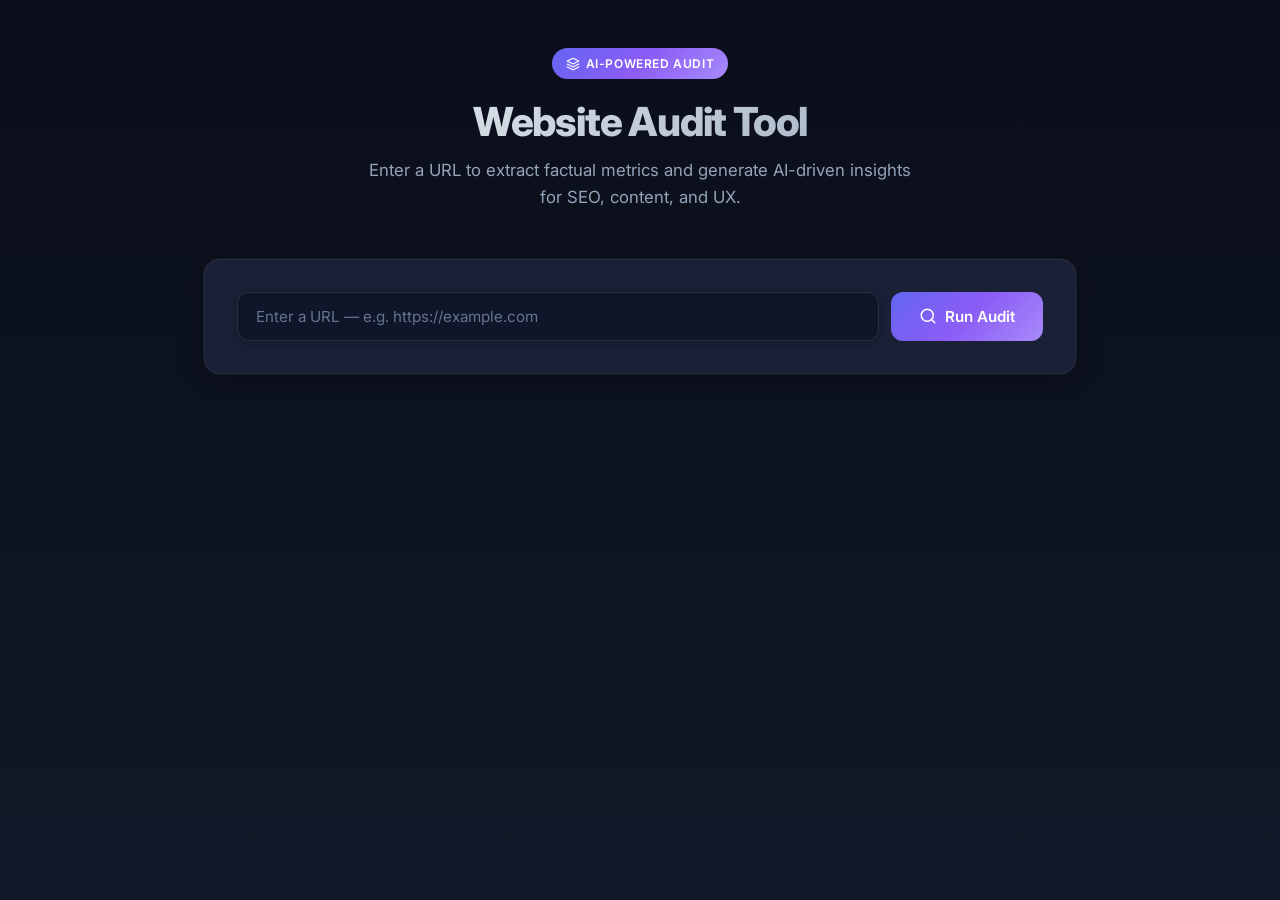
==== templates/index.html @ 26e2449a "feat: add single-page frontend with dark-mode UI and loading states #4" ====
<!DOCTYPE html>
<html lang="en">
<head>
    <meta charset="UTF-8">
    <meta name="viewport" content="width=device-width, initial-scale=1.0">
    <meta name="description" content="AI-Powered Website Audit Tool — Analyze any webpage for SEO, content quality, and UX insights using Gemini AI.">
    <title>Website Audit Tool — AI-Powered Analysis</title>
    <link rel="stylesheet" href="/static/style.css">
</head>
<body>
    <div class="container">

        <!-- ===== Header ===== -->
        <header class="header">
            <div class="header__badge">
                <svg xmlns="http://www.w3.org/2000/svg" viewBox="0 0 24 24" fill="none" stroke="currentColor" stroke-width="2" stroke-linecap="round" stroke-linejoin="round">
                    <path d="M12 2L2 7l10 5 10-5-10-5z"/><path d="M2 17l10 5 10-5"/><path d="M2 12l10 5 10-5"/>
                </svg>
                AI-Powered Audit
            </div>
            <h1 class="header__title">Website Audit Tool</h1>
            <p class="header__subtitle">Enter a URL to extract factual metrics and generate AI-driven insights for SEO, content, and UX.</p>
        </header>

        <!-- ===== Input Section ===== -->
        <section class="input-section" id="input-section">
            <form class="input-group" id="audit-form">
                <input
                    type="text"
                    class="input-group__field"
                    id="url-input"
                    placeholder="Enter a URL — e.g. https://example.com"
                    autocomplete="url"
                    required
                >
                <button type="submit" class="btn-primary" id="audit-btn">
                    <svg xmlns="http://www.w3.org/2000/svg" viewBox="0 0 24 24" fill="none" stroke="currentColor" stroke-width="2" stroke-linecap="round" stroke-linejoin="round">
                        <circle cx="11" cy="11" r="8"/><path d="m21 21-4.3-4.3"/>
                    </svg>
                    Run Audit
                </button>
            </form>
        </section>

        <!-- ===== Error Message ===== -->
        <div class="error-message" id="error-message"></div>

        <!-- ===== Loading State ===== -->
        <div class="loading" id="loading">
            <div class="loading__spinner"></div>
            <p class="loading__text" id="loading-text">Scraping page...</p>
        </div>

        <!-- ===== Results ===== -->
        <div class="results" id="results">

            <!-- Section 1: Factual Metrics -->
            <section class="metrics-section" id="metrics-section">
                <div class="section-header">
                    <div class="section-header__icon">
                        <svg xmlns="http://www.w3.org/2000/svg" viewBox="0 0 24 24" fill="none" stroke="currentColor" stroke-width="2" stroke-linecap="round" stroke-linejoin="round">
                            <path d="M3 3v18h18"/><path d="m18 9-5 5-4-4-6 6"/>
                        </svg>
                    </div>
                    <div>
                        <p class="section-header__label">Scraped Data</p>
                        <h2 class="section-header__title">Factual Metrics</h2>
                    </div>
                </div>
                <div class="metrics-grid" id="metrics-grid">
                    <!-- Populated by JavaScript -->
                </div>
            </section>

            <!-- Section 2: AI Insights -->
            <section class="insights-section" id="insights-section">
                <div class="section-header">
                    <div class="section-header__icon">
                        <svg xmlns="http://www.w3.org/2000/svg" viewBox="0 0 24 24" fill="none" stroke="currentColor" stroke-width="2" stroke-linecap="round" stroke-linejoin="round">
                            <path d="M12 2a7 7 0 0 1 7 7c0 2.4-1.2 4.5-3 5.7V17a2 2 0 0 1-2 2h-4a2 2 0 0 1-2-2v-2.3C6.2 13.5 5 11.4 5 9a7 7 0 0 1 7-7z"/>
                            <path d="M10 21h4"/>
                        </svg>
                    </div>
                    <div>
                        <p class="section-header__label">Gemini AI Analysis</p>
                        <h2 class="section-header__title">AI Insights</h2>
                    </div>
                </div>
                <div class="insight-blocks" id="insight-blocks">
                    <!-- Populated by JavaScript -->
                </div>
            </section>

            <!-- Section 2b: Recommendations -->
            <section class="recommendations-section" id="recommendations-section">
                <div class="section-header">
                    <div class="section-header__icon">
                        <svg xmlns="http://www.w3.org/2000/svg" viewBox="0 0 24 24" fill="none" stroke="currentColor" stroke-width="2" stroke-linecap="round" stroke-linejoin="round">
                            <path d="M9 11l3 3L22 4"/><path d="M21 12v7a2 2 0 0 1-2 2H5a2 2 0 0 1-2-2V5a2 2 0 0 1 2-2h11"/>
                        </svg>
                    </div>
                    <div>
                        <p class="section-header__label">Action Items</p>
                        <h2 class="section-header__title">Recommendations</h2>
                    </div>
                </div>
                <div class="recommendation-list" id="recommendation-list">
                    <!-- Populated by JavaScript -->
                </div>
            </section>

            <!-- Section 3: Prompt Log Viewer -->
            <section class="prompt-log-section" id="prompt-log-section">
                <button class="btn-toggle" id="toggle-log-btn" type="button">
                    <svg xmlns="http://www.w3.org/2000/svg" viewBox="0 0 24 24" fill="none" stroke="currentColor" stroke-width="2" stroke-linecap="round" stroke-linejoin="round">
                        <polyline points="6 9 12 15 18 9"/>
                    </svg>
                    View Prompt Log
                </button>
                <div class="prompt-log__content" id="prompt-log-content">
                    <pre class="prompt-log__pre" id="prompt-log-pre">Loading...</pre>
                </div>
            </section>

        </div>

    </div>

    <script>
    (function() {
        'use strict';

        // ===== DOM Elements =====
        const auditForm     = document.getElementById('audit-form');
        const urlInput      = document.getElementById('url-input');
        const auditBtn      = document.getElementById('audit-btn');
        const loadingEl     = document.getElementById('loading');
        const loadingText   = document.getElementById('loading-text');
        const errorEl       = document.getElementById('error-message');
        const resultsEl     = document.getElementById('results');
        const metricsGrid   = document.getElementById('metrics-grid');
        const insightBlocks = document.getElementById('insight-blocks');
        const recoList      = document.getElementById('recommendation-list');
        const toggleLogBtn  = document.getElementById('toggle-log-btn');
        const logContent    = document.getElementById('prompt-log-content');
        const logPre        = document.getElementById('prompt-log-pre');

        // ===== Insight Labels =====
        const INSIGHT_LABELS = {
            seo_structure:          'SEO Structure',
            messaging_clarity:      'Messaging Clarity',
            cta_usage:              'CTA Usage',
            content_depth:          'Content Depth',
            ux_structural_concerns: 'UX / Structural Concerns'
        };

        // ===== Metric Labels =====
        const METRIC_CONFIG = [
            { key: 'word_count',             label: 'Word Count',          type: 'number' },
            { key: 'h1_count',               label: 'H1 Tags',            type: 'number' },
            { key: 'h2_count',               label: 'H2 Tags',            type: 'number' },
            { key: 'h3_count',               label: 'H3 Tags',            type: 'number' },
            { key: 'cta_count',              label: 'CTA Count',          type: 'number' },
            { key: 'internal_links',         label: 'Internal Links',     type: 'number' },
            { key: 'external_links',         label: 'External Links',     type: 'number' },
            { key: 'image_count',            label: 'Total Images',       type: 'number' },
            { key: 'images_missing_alt_pct', label: 'Missing Alt Text',   type: 'pct' },
            { key: 'meta_title',             label: 'Meta Title',         type: 'text',  wide: true },
            { key: 'meta_description',       label: 'Meta Description',   type: 'text',  wide: true },
        ];

        // ===== State Helpers =====
        function showLoading(text) {
            loadingText.textContent = text;
            loadingEl.classList.add('active');
            errorEl.classList.remove('active');
            resultsEl.classList.remove('active');
        }

        function hideLoading() {
            loadingEl.classList.remove('active');
        }

        function showError(message) {
            errorEl.textContent = message;
            errorEl.classList.add('active');
            hideLoading();
            resultsEl.classList.remove('active');
        }

        function clearError() {
            errorEl.classList.remove('active');
            errorEl.textContent = '';
        }

        // ===== Escape HTML =====
        function escapeHtml(str) {
            const div = document.createElement('div');
            div.textContent = str;
            return div.innerHTML;
        }

        // ===== Render Metrics =====
        function renderMetrics(metrics) {
            metricsGrid.innerHTML = '';

            METRIC_CONFIG.forEach(function(cfg) {
                const value = metrics[cfg.key];
                const card = document.createElement('div');
                card.className = 'metric-card';

                // Add wide class for meta fields
                if (cfg.wide) {
                    card.classList.add('metric-card--wide');
                }

                // Add danger class for missing alt > 50%
                if (cfg.key === 'images_missing_alt_pct' && value > 50) {
                    card.classList.add('metric-card--danger');
                }

                const label = document.createElement('div');
                label.className = 'metric-card__label';
                label.textContent = cfg.label;

                const valueEl = document.createElement('div');

                if (cfg.type === 'number') {
                    valueEl.className = 'metric-card__value';
                    valueEl.textContent = value != null ? value.toLocaleString() : '0';
                } else if (cfg.type === 'pct') {
                    valueEl.className = 'metric-card__value';
                    valueEl.textContent = (value != null ? value : 0) + '%';
                } else {
                    // text type (meta title, meta description)
                    valueEl.className = 'metric-card__value metric-card__value--small';
                    valueEl.textContent = value || 'Not found';
                }

                card.appendChild(label);
                card.appendChild(valueEl);
                metricsGrid.appendChild(card);
            });
        }

        // ===== Render Insights =====
        function renderInsights(insights) {
            insightBlocks.innerHTML = '';

            Object.keys(INSIGHT_LABELS).forEach(function(key) {
                const block = document.createElement('div');
                block.className = 'insight-block';

                const title = document.createElement('div');
                title.className = 'insight-block__title';
                title.textContent = INSIGHT_LABELS[key];

                const content = document.createElement('div');
                content.className = 'insight-block__content';
                content.textContent = insights[key] || 'No analysis available.';

                block.appendChild(title);
                block.appendChild(content);
                insightBlocks.appendChild(block);
            });
        }

        // ===== Render Recommendations =====
        function renderRecommendations(recommendations) {
            recoList.innerHTML = '';

            recommendations.forEach(function(rec) {
                const card = document.createElement('div');
                card.className = 'recommendation-card';

                // Priority badge
                const badge = document.createElement('span');
                const priorityLower = (rec.priority || 'medium').toLowerCase();
                badge.className = 'priority-badge priority-badge--' + priorityLower;
                badge.textContent = rec.priority;

                // Body
                const body = document.createElement('div');
                body.className = 'recommendation-card__body';

                const text = document.createElement('div');
                text.className = 'recommendation-card__text';
                text.textContent = rec.recommendation;

                const reasoning = document.createElement('div');
                reasoning.className = 'recommendation-card__reasoning';
                reasoning.textContent = rec.reasoning;

                body.appendChild(text);
                body.appendChild(reasoning);
                card.appendChild(badge);
                card.appendChild(body);
                recoList.appendChild(card);
            });
        }

        // ===== Audit Form Submit =====
        auditForm.addEventListener('submit', function(e) {
            e.preventDefault();

            const url = urlInput.value.trim();
            if (!url) {
                showError('Please enter a URL.');
                return;
            }

            clearError();
            auditBtn.disabled = true;

            // Loading state: Phase 1 — Scraping
            showLoading('Scraping page...');

            // Simulate the two-phase loading text transition
            var loadingPhase2Timer = setTimeout(function() {
                loadingText.textContent = 'Analyzing with Gemini AI...';
            }, 3000);

            fetch('/audit', {
                method: 'POST',
                headers: { 'Content-Type': 'application/json' },
                body: JSON.stringify({ url: url })
            })
            .then(function(response) {
                clearTimeout(loadingPhase2Timer);
                return response.json().then(function(data) {
                    return { status: response.status, data: data };
                });
            })
            .then(function(result) {
                hideLoading();
                auditBtn.disabled = false;

                if (result.status !== 200 || result.data.error) {
                    showError(result.data.error || 'An unexpected error occurred.');
                    return;
                }

                // Render results
                renderMetrics(result.data.metrics);
                renderInsights(result.data.insights);
                renderRecommendations(result.data.recommendations);

                // Show results section
                resultsEl.classList.add('active');

                // Reset prompt log state
                toggleLogBtn.classList.remove('expanded');
                logContent.classList.remove('active');

                // Scroll to results
                document.getElementById('metrics-section').scrollIntoView({ behavior: 'smooth' });
            })
            .catch(function(err) {
                clearTimeout(loadingPhase2Timer);
                hideLoading();
                auditBtn.disabled = false;
                showError('Network error: ' + err.message);
            });
        });

        // ===== Prompt Log Toggle =====
        toggleLogBtn.addEventListener('click', function() {
            const isExpanded = toggleLogBtn.classList.contains('expanded');

            if (isExpanded) {
                // Collapse
                toggleLogBtn.classList.remove('expanded');
                logContent.classList.remove('active');
            } else {
                // Expand — fetch last log
                toggleLogBtn.classList.add('expanded');
                logContent.classList.add('active');
                logPre.textContent = 'Loading prompt log...';

                fetch('/last-log')
                .then(function(response) {
                    return response.json();
                })
                .then(function(data) {
                    if (data.error) {
                        logPre.textContent = 'No audit logs found yet.';
                    } else {
                        logPre.textContent = JSON.stringify(data, null, 2);
                    }
                })
                .catch(function(err) {
                    logPre.textContent = 'Failed to load prompt log: ' + err.message;
                });
            }
        });

    })();
    </script>
</body>
</html>
---- static/style.css ----
/* ==========================================================================
   Website Audit Tool — Design System
   Dark-mode, modern, card-based layout with vibrant accents
   ========================================================================== */

/* ---------- Google Fonts ---------- */
@import url('https://fonts.googleapis.com/css2?family=Inter:wght@400;500;600;700;800&display=swap');

/* ---------- CSS Custom Properties ---------- */
:root {
    /* Colors — Dark Mode Palette */
    --bg-primary: #0a0e1a;
    --bg-secondary: #111827;
    --bg-card: #1a2035;
    --bg-card-hover: #1f2847;
    --bg-input: #0f1629;
    --bg-code: #0d1117;

    /* Borders */
    --border-subtle: rgba(255, 255, 255, 0.06);
    --border-input: rgba(255, 255, 255, 0.1);
    --border-focus: #6366f1;

    /* Text */
    --text-primary: #f1f5f9;
    --text-secondary: #94a3b8;
    --text-muted: #64748b;
    --text-accent: #818cf8;

    /* Accent Gradient */
    --gradient-accent: linear-gradient(135deg, #6366f1 0%, #8b5cf6 50%, #a78bfa 100%);
    --gradient-bg: linear-gradient(180deg, #0a0e1a 0%, #111827 100%);
    --gradient-card: linear-gradient(145deg, rgba(99, 102, 241, 0.05) 0%, rgba(139, 92, 246, 0.02) 100%);

    /* Priority Colors */
    --priority-high: #ef4444;
    --priority-high-bg: rgba(239, 68, 68, 0.1);
    --priority-medium: #f59e0b;
    --priority-medium-bg: rgba(245, 158, 11, 0.1);
    --priority-low: #22c55e;
    --priority-low-bg: rgba(34, 197, 94, 0.1);

    /* Status */
    --danger: #ef4444;
    --danger-bg: rgba(239, 68, 68, 0.1);
    --success: #22c55e;

    /* Sizing */
    --radius-sm: 8px;
    --radius-md: 12px;
    --radius-lg: 16px;
    --radius-xl: 20px;

    /* Shadows */
    --shadow-card: 0 4px 24px rgba(0, 0, 0, 0.3), 0 0 0 1px var(--border-subtle);
    --shadow-glow: 0 0 30px rgba(99, 102, 241, 0.15);
    --shadow-input: 0 2px 8px rgba(0, 0, 0, 0.2);

    /* Transitions */
    --transition-fast: 150ms ease;
    --transition-base: 250ms ease;
    --transition-slow: 400ms ease;
}

/* ---------- Reset & Base ---------- */
*,
*::before,
*::after {
    box-sizing: border-box;
    margin: 0;
    padding: 0;
}

html {
    font-size: 16px;
    scroll-behavior: smooth;
}

body {
    font-family: 'Inter', -apple-system, BlinkMacSystemFont, 'Segoe UI', sans-serif;
    background: var(--gradient-bg);
    color: var(--text-primary);
    min-height: 100vh;
    line-height: 1.6;
    -webkit-font-smoothing: antialiased;
    -moz-osx-font-smoothing: grayscale;
}

/* ---------- Layout ---------- */
.container {
    max-width: 920px;
    margin: 0 auto;
    padding: 48px 24px 80px;
}

/* ---------- Header ---------- */
.header {
    text-align: center;
    margin-bottom: 48px;
}

.header__badge {
    display: inline-flex;
    align-items: center;
    gap: 6px;
    padding: 6px 14px;
    background: var(--gradient-accent);
    border-radius: 100px;
    font-size: 0.75rem;
    font-weight: 600;
    letter-spacing: 0.05em;
    text-transform: uppercase;
    color: #fff;
    margin-bottom: 20px;
}

.header__badge svg {
    width: 14px;
    height: 14px;
}

.header__title {
    font-size: 2.5rem;
    font-weight: 800;
    letter-spacing: -0.03em;
    line-height: 1.15;
    margin-bottom: 12px;
    background: linear-gradient(135deg, #f1f5f9 0%, #94a3b8 100%);
    -webkit-background-clip: text;
    -webkit-text-fill-color: transparent;
    background-clip: text;
}

.header__subtitle {
    font-size: 1.05rem;
    color: var(--text-secondary);
    max-width: 560px;
    margin: 0 auto;
}

/* ---------- Input Section ---------- */
.input-section {
    background: var(--bg-card);
    border: 1px solid var(--border-subtle);
    border-radius: var(--radius-lg);
    padding: 32px;
    margin-bottom: 40px;
    box-shadow: var(--shadow-card);
}

.input-group {
    display: flex;
    gap: 12px;
    align-items: stretch;
}

.input-group__field {
    flex: 1;
    padding: 14px 18px;
    background: var(--bg-input);
    border: 1px solid var(--border-input);
    border-radius: var(--radius-md);
    color: var(--text-primary);
    font-family: inherit;
    font-size: 0.95rem;
    transition: border-color var(--transition-fast), box-shadow var(--transition-fast);
    box-shadow: var(--shadow-input);
}

.input-group__field::placeholder {
    color: var(--text-muted);
}

.input-group__field:focus {
    outline: none;
    border-color: var(--border-focus);
    box-shadow: 0 0 0 3px rgba(99, 102, 241, 0.15), var(--shadow-input);
}

.btn-primary {
    display: inline-flex;
    align-items: center;
    gap: 8px;
    padding: 14px 28px;
    background: var(--gradient-accent);
    color: #fff;
    border: none;
    border-radius: var(--radius-md);
    font-family: inherit;
    font-size: 0.95rem;
    font-weight: 600;
    cursor: pointer;
    transition: transform var(--transition-fast), box-shadow var(--transition-fast), opacity var(--transition-fast);
    white-space: nowrap;
}

.btn-primary:hover {
    transform: translateY(-1px);
    box-shadow: var(--shadow-glow);
}

.btn-primary:active {
    transform: translateY(0);
}

.btn-primary:disabled {
    opacity: 0.5;
    cursor: not-allowed;
    transform: none;
    box-shadow: none;
}

.btn-primary svg {
    width: 18px;
    height: 18px;
}

/* ---------- Loading State ---------- */
.loading {
    display: none;
    text-align: center;
    padding: 48px 24px;
}

.loading.active {
    display: block;
}

.loading__spinner {
    width: 48px;
    height: 48px;
    border: 3px solid var(--border-subtle);
    border-top-color: #6366f1;
    border-radius: 50%;
    animation: spin 0.8s linear infinite;
    margin: 0 auto 20px;
}

@keyframes spin {
    to { transform: rotate(360deg); }
}

.loading__text {
    font-size: 1rem;
    color: var(--text-secondary);
    font-weight: 500;
}

/* ---------- Error State ---------- */
.error-message {
    display: none;
    padding: 16px 20px;
    background: var(--danger-bg);
    border: 1px solid rgba(239, 68, 68, 0.2);
    border-radius: var(--radius-md);
    color: var(--danger);
    font-size: 0.9rem;
    margin-bottom: 24px;
    line-height: 1.5;
}

.error-message.active {
    display: block;
    animation: fadeSlideIn 0.3s ease;
}

/* ---------- Results Container ---------- */
.results {
    display: none;
}

.results.active {
    display: block;
    animation: fadeSlideIn 0.4s ease;
}

@keyframes fadeSlideIn {
    from {
        opacity: 0;
        transform: translateY(12px);
    }
    to {
        opacity: 1;
        transform: translateY(0);
    }
}

/* ---------- Section Headers ---------- */
.section-header {
    display: flex;
    align-items: center;
    gap: 12px;
    margin-bottom: 24px;
    padding-bottom: 16px;
    border-bottom: 1px solid var(--border-subtle);
}

.section-header__icon {
    display: flex;
    align-items: center;
    justify-content: center;
    width: 40px;
    height: 40px;
    background: var(--gradient-accent);
    border-radius: var(--radius-sm);
    flex-shrink: 0;
}

.section-header__icon svg {
    width: 20px;
    height: 20px;
    color: #fff;
}

.section-header__label {
    font-size: 0.7rem;
    font-weight: 600;
    letter-spacing: 0.1em;
    text-transform: uppercase;
    color: var(--text-muted);
}

.section-header__title {
    font-size: 1.35rem;
    font-weight: 700;
    color: var(--text-primary);
}

/* ---------- Metrics Grid ---------- */
.metrics-section {
    margin-bottom: 48px;
}

.metrics-grid {
    display: grid;
    grid-template-columns: repeat(auto-fill, minmax(200px, 1fr));
    gap: 16px;
}

.metric-card {
    background: var(--bg-card);
    border: 1px solid var(--border-subtle);
    border-radius: var(--radius-md);
    padding: 20px;
    transition: transform var(--transition-fast), border-color var(--transition-fast), box-shadow var(--transition-fast);
    background-image: var(--gradient-card);
}

.metric-card:hover {
    transform: translateY(-2px);
    border-color: rgba(99, 102, 241, 0.2);
    box-shadow: 0 8px 24px rgba(0, 0, 0, 0.2);
}

.metric-card__label {
    font-size: 0.78rem;
    font-weight: 500;
    color: var(--text-secondary);
    text-transform: uppercase;
    letter-spacing: 0.04em;
    margin-bottom: 8px;
}

.metric-card__value {
    font-size: 1.75rem;
    font-weight: 700;
    color: var(--text-primary);
    line-height: 1.2;
}

.metric-card__value--small {
    font-size: 0.85rem;
    font-weight: 500;
    color: var(--text-secondary);
    word-break: break-word;
    line-height: 1.5;
}

/* Danger highlight for missing alt text > 50% */
.metric-card--danger {
    border-color: rgba(239, 68, 68, 0.3);
    background-image: linear-gradient(145deg, rgba(239, 68, 68, 0.08) 0%, transparent 100%);
}

.metric-card--danger .metric-card__value {
    color: var(--danger);
}

/* Full-width cards for meta title/description */
.metric-card--wide {
    grid-column: 1 / -1;
}

/* ---------- Insights Section ---------- */
.insights-section {
    margin-bottom: 48px;
}

.insight-blocks {
    display: flex;
    flex-direction: column;
    gap: 16px;
}

.insight-block {
    background: var(--bg-card);
    border: 1px solid var(--border-subtle);
    border-radius: var(--radius-md);
    padding: 24px;
    background-image: var(--gradient-card);
    transition: border-color var(--transition-fast);
}

.insight-block:hover {
    border-color: rgba(99, 102, 241, 0.15);
}

.insight-block__title {
    font-size: 0.9rem;
    font-weight: 600;
    color: var(--text-accent);
    margin-bottom: 10px;
    display: flex;
    align-items: center;
    gap: 8px;
}

.insight-block__title::before {
    content: '';
    display: inline-block;
    width: 8px;
    height: 8px;
    border-radius: 50%;
    background: var(--gradient-accent);
    flex-shrink: 0;
}

.insight-block__content {
    font-size: 0.92rem;
    color: var(--text-secondary);
    line-height: 1.7;
}

/* ---------- Recommendations Section ---------- */
.recommendations-section {
    margin-bottom: 48px;
}

.recommendation-list {
    display: flex;
    flex-direction: column;
    gap: 14px;
}

.recommendation-card {
    background: var(--bg-card);
    border: 1px solid var(--border-subtle);
    border-radius: var(--radius-md);
    padding: 22px 24px;
    display: flex;
    gap: 16px;
    align-items: flex-start;
    background-image: var(--gradient-card);
    transition: border-color var(--transition-fast), transform var(--transition-fast);
}

.recommendation-card:hover {
    transform: translateX(4px);
    border-color: rgba(99, 102, 241, 0.15);
}

.priority-badge {
    display: inline-flex;
    align-items: center;
    padding: 4px 12px;
    border-radius: 100px;
    font-size: 0.72rem;
    font-weight: 700;
    letter-spacing: 0.05em;
    text-transform: uppercase;
    white-space: nowrap;
    flex-shrink: 0;
    margin-top: 2px;
}

.priority-badge--high {
    color: var(--priority-high);
    background: var(--priority-high-bg);
    border: 1px solid rgba(239, 68, 68, 0.2);
}

.priority-badge--medium {
    color: var(--priority-medium);
    background: var(--priority-medium-bg);
    border: 1px solid rgba(245, 158, 11, 0.2);
}

.priority-badge--low {
    color: var(--priority-low);
    background: var(--priority-low-bg);
    border: 1px solid rgba(34, 197, 94, 0.2);
}

.recommendation-card__body {
    flex: 1;
}

.recommendation-card__text {
    font-size: 0.92rem;
    font-weight: 600;
    color: var(--text-primary);
    margin-bottom: 6px;
    line-height: 1.5;
}

.recommendation-card__reasoning {
    font-size: 0.85rem;
    color: var(--text-muted);
    line-height: 1.6;
}

/* ---------- Prompt Log Section ---------- */
.prompt-log-section {
    margin-top: 48px;
    border-top: 1px solid var(--border-subtle);
    padding-top: 32px;
}

.btn-toggle {
    display: inline-flex;
    align-items: center;
    gap: 8px;
    padding: 12px 20px;
    background: var(--bg-card);
    border: 1px solid var(--border-subtle);
    border-radius: var(--radius-md);
    color: var(--text-secondary);
    font-family: inherit;
    font-size: 0.88rem;
    font-weight: 500;
    cursor: pointer;
    transition: background var(--transition-fast), color var(--transition-fast), border-color var(--transition-fast);
}

.btn-toggle:hover {
    background: var(--bg-card-hover);
    color: var(--text-primary);
    border-color: rgba(99, 102, 241, 0.2);
}

.btn-toggle svg {
    width: 16px;
    height: 16px;
    transition: transform var(--transition-base);
}

.btn-toggle.expanded svg {
    transform: rotate(180deg);
}

.prompt-log__content {
    display: none;
    margin-top: 16px;
}

.prompt-log__content.active {
    display: block;
    animation: fadeSlideIn 0.3s ease;
}

.prompt-log__pre {
    background: var(--bg-code);
    border: 1px solid var(--border-subtle);
    border-radius: var(--radius-md);
    padding: 20px;
    overflow-x: auto;
    font-family: 'JetBrains Mono', 'Fira Code', 'Consolas', monospace;
    font-size: 0.8rem;
    line-height: 1.7;
    color: var(--text-secondary);
    max-height: 500px;
    overflow-y: auto;
}

/* ---------- Responsive ---------- */
@media (max-width: 640px) {
    .container {
        padding: 32px 16px 60px;
    }

    .header__title {
        font-size: 1.75rem;
    }

    .header__subtitle {
        font-size: 0.92rem;
    }

    .input-group {
        flex-direction: column;
    }

    .btn-primary {
        justify-content: center;
    }

    .metrics-grid {
        grid-template-columns: 1fr 1fr;
    }

    .recommendation-card {
        flex-direction: column;
        gap: 10px;
    }
}

@media (max-width: 400px) {
    .metrics-grid {
        grid-template-columns: 1fr;
    }
}
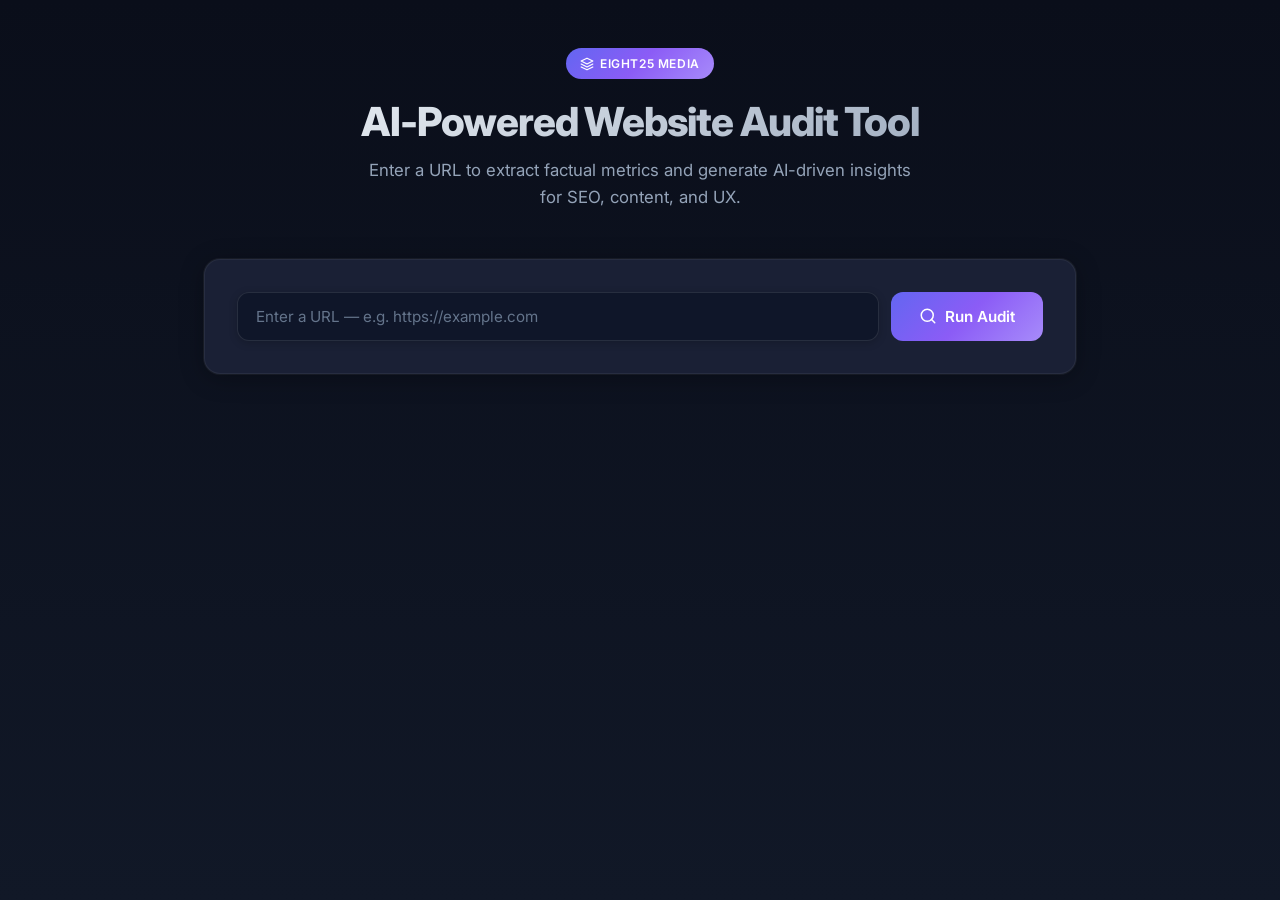
==== commit b76f5ef8: "fix(ui): resolve history overlap, add scroll limit, and hide null scores #26" ====
--- a/templates/index.html
+++ b/templates/index.html
@@ -1,65 +1,149 @@
 <!DOCTYPE html>
 <html lang="en">
+
 <head>
     <meta charset="UTF-8">
     <meta name="viewport" content="width=device-width, initial-scale=1.0">
-    <meta name="description" content="AI-Powered Website Audit Tool — Analyze any webpage for SEO, content quality, and UX insights using Gemini AI.">
+    <meta name="description"
+        content="AI-Powered Website Audit Tool — Analyze any webpage for SEO, content quality, and UX insights using AI.">
     <title>Website Audit Tool — AI-Powered Analysis</title>
     <link rel="stylesheet" href="/static/style.css">
 </head>
+
 <body>
     <div class="container">
 
         <!-- ===== Header ===== -->
         <header class="header">
             <div class="header__badge">
-                <svg xmlns="http://www.w3.org/2000/svg" viewBox="0 0 24 24" fill="none" stroke="currentColor" stroke-width="2" stroke-linecap="round" stroke-linejoin="round">
-                    <path d="M12 2L2 7l10 5 10-5-10-5z"/><path d="M2 17l10 5 10-5"/><path d="M2 12l10 5 10-5"/>
+                <svg xmlns="http://www.w3.org/2000/svg" viewBox="0 0 24 24" fill="none" stroke="currentColor"
+                    stroke-width="2" stroke-linecap="round" stroke-linejoin="round">
+                    <path d="M12 2L2 7l10 5 10-5-10-5z" />
+                    <path d="M2 17l10 5 10-5" />
+                    <path d="M2 12l10 5 10-5" />
                 </svg>
-                AI-Powered Audit
+                EIGHT25 MEDIA
             </div>
-            <h1 class="header__title">Website Audit Tool</h1>
-            <p class="header__subtitle">Enter a URL to extract factual metrics and generate AI-driven insights for SEO, content, and UX.</p>
+            <h1 class="header__title">AI-Powered Website Audit Tool</h1>
+            <p class="header__subtitle">Enter a URL to extract factual metrics and generate AI-driven insights for SEO,
+                content, and UX.</p>
         </header>
 
         <!-- ===== Input Section ===== -->
         <section class="input-section" id="input-section">
             <form class="input-group" id="audit-form">
-                <input
-                    type="text"
-                    class="input-group__field"
-                    id="url-input"
-                    placeholder="Enter a URL — e.g. https://example.com"
-                    autocomplete="url"
-                    required
-                >
+                <input type="text" class="input-group__field" id="url-input"
+                    placeholder="Enter a URL — e.g. https://example.com" autocomplete="url" required>
                 <button type="submit" class="btn-primary" id="audit-btn">
-                    <svg xmlns="http://www.w3.org/2000/svg" viewBox="0 0 24 24" fill="none" stroke="currentColor" stroke-width="2" stroke-linecap="round" stroke-linejoin="round">
-                        <circle cx="11" cy="11" r="8"/><path d="m21 21-4.3-4.3"/>
+                    <svg xmlns="http://www.w3.org/2000/svg" viewBox="0 0 24 24" fill="none" stroke="currentColor"
+                        stroke-width="2" stroke-linecap="round" stroke-linejoin="round">
+                        <circle cx="11" cy="11" r="8" />
+                        <path d="m21 21-4.3-4.3" />
                     </svg>
                     Run Audit
                 </button>
             </form>
         </section>
 
+        <!-- ===== Audit History ===== -->
+        <div class="audit-history" id="audit-history" style="display: none;">
+            <div class="audit-history__title">Recent Audits</div>
+            <div class="audit-history__list" id="audit-history-list">
+                <!-- Populated by JS -->
+            </div>
+        </div>
+
         <!-- ===== Error Message ===== -->
         <div class="error-message" id="error-message"></div>
 
         <!-- ===== Loading State ===== -->
         <div class="loading" id="loading">
-            <div class="loading__spinner"></div>
+
+            <div class="boxes">
+                <div class="box">
+                    <div></div>
+                    <div></div>
+                    <div></div>
+                    <div></div>
+                </div>
+                <div class="box">
+                    <div></div>
+                    <div></div>
+                    <div></div>
+                    <div></div>
+                </div>
+                <div class="box">
+                    <div></div>
+                    <div></div>
+                    <div></div>
+                    <div></div>
+                </div>
+                <div class="box">
+                    <div></div>
+                    <div></div>
+                    <div></div>
+                    <div></div>
+                </div>
+            </div>
             <p class="loading__text" id="loading-text">Scraping page...</p>
         </div>
 
         <!-- ===== Results ===== -->
         <div class="results" id="results">
+
+            <!-- Section 0: Score Overview -->
+            <section class="score-section" id="score-section">
+                <div class="section-header" style="justify-content: space-between; align-items: flex-start;">
+                    <div style="display: flex; gap: 16px;">
+                        <div class="section-header__icon">
+                            <svg xmlns="http://www.w3.org/2000/svg" viewBox="0 0 24 24" fill="none"
+                                stroke="currentColor" stroke-width="2" stroke-linecap="round" stroke-linejoin="round">
+                                <path d="M12 20V10" />
+                                <path d="M18 20V4" />
+                                <path d="M6 20v-4" />
+                            </svg>
+                        </div>
+                        <div>
+                            <p class="section-header__label">AI-Powered Score</p>
+                            <h2 class="section-header__title">Audit Score</h2>
+                        </div>
+                    </div>
+                    <button class="btn btn-secondary" id="print-btn" type="button"
+                        style="padding: 8px 16px; font-size: 0.9rem;">
+                        <svg xmlns="http://www.w3.org/2000/svg" width="16" height="16" viewBox="0 0 24 24" fill="none"
+                            stroke="currentColor" stroke-width="2" stroke-linecap="round" stroke-linejoin="round"
+                            style="margin-right: 6px; vertical-align: text-bottom;">
+                            <path d="M21 15v4a2 2 0 0 1-2 2H5a2 2 0 0 1-2-2v-4"></path>
+                            <polyline points="7 10 12 15 17 10"></polyline>
+                            <line x1="12" y1="15" x2="12" y2="3"></line>
+                        </svg>
+                        Download PDF
+                    </button>
+                </div>
+                <div class="score-overview">
+                    <div class="score-ring-wrapper">
+                        <svg class="score-ring" viewBox="0 0 120 120">
+                            <circle class="score-ring__bg" cx="60" cy="60" r="52" />
+                            <circle class="score-ring__fill" id="score-ring-fill" cx="60" cy="60" r="52" />
+                        </svg>
+                        <div class="score-ring__value" id="score-value">0</div>
+                        <div class="score-ring__label">/ 100</div>
+                    </div>
+                    <div class="score-breakdown" id="score-breakdown">
+                        <!-- Populated by JavaScript -->
+                    </div>
+                </div>
+                <div class="competitive-callout" id="competitive-callout"></div>
+            </section>
 
             <!-- Section 1: Factual Metrics -->
             <section class="metrics-section" id="metrics-section">
                 <div class="section-header">
                     <div class="section-header__icon">
-                        <svg xmlns="http://www.w3.org/2000/svg" viewBox="0 0 24 24" fill="none" stroke="currentColor" stroke-width="2" stroke-linecap="round" stroke-linejoin="round">
-                            <path d="M3 3v18h18"/><path d="m18 9-5 5-4-4-6 6"/>
+                        <svg xmlns="http://www.w3.org/2000/svg" viewBox="0 0 24 24" fill="none" stroke="currentColor"
+                            stroke-width="2" stroke-linecap="round" stroke-linejoin="round">
+                            <path d="M3 3v18h18" />
+                            <path d="m18 9-5 5-4-4-6 6" />
                         </svg>
                     </div>
                     <div>
@@ -76,13 +160,15 @@
             <section class="insights-section" id="insights-section">
                 <div class="section-header">
                     <div class="section-header__icon">
-                        <svg xmlns="http://www.w3.org/2000/svg" viewBox="0 0 24 24" fill="none" stroke="currentColor" stroke-width="2" stroke-linecap="round" stroke-linejoin="round">
-                            <path d="M12 2a7 7 0 0 1 7 7c0 2.4-1.2 4.5-3 5.7V17a2 2 0 0 1-2 2h-4a2 2 0 0 1-2-2v-2.3C6.2 13.5 5 11.4 5 9a7 7 0 0 1 7-7z"/>
-                            <path d="M10 21h4"/>
+                        <svg xmlns="http://www.w3.org/2000/svg" viewBox="0 0 24 24" fill="none" stroke="currentColor"
+                            stroke-width="2" stroke-linecap="round" stroke-linejoin="round">
+                            <path
+                                d="M12 2a7 7 0 0 1 7 7c0 2.4-1.2 4.5-3 5.7V17a2 2 0 0 1-2 2h-4a2 2 0 0 1-2-2v-2.3C6.2 13.5 5 11.4 5 9a7 7 0 0 1 7-7z" />
+                            <path d="M10 21h4" />
                         </svg>
                     </div>
                     <div>
-                        <p class="section-header__label">Gemini AI Analysis</p>
+                        <p class="section-header__label">AI Analysis of Metrics </p>
                         <h2 class="section-header__title">AI Insights</h2>
                     </div>
                 </div>
@@ -95,8 +181,10 @@
             <section class="recommendations-section" id="recommendations-section">
                 <div class="section-header">
                     <div class="section-header__icon">
-                        <svg xmlns="http://www.w3.org/2000/svg" viewBox="0 0 24 24" fill="none" stroke="currentColor" stroke-width="2" stroke-linecap="round" stroke-linejoin="round">
-                            <path d="M9 11l3 3L22 4"/><path d="M21 12v7a2 2 0 0 1-2 2H5a2 2 0 0 1-2-2V5a2 2 0 0 1 2-2h11"/>
+                        <svg xmlns="http://www.w3.org/2000/svg" viewBox="0 0 24 24" fill="none" stroke="currentColor"
+                            stroke-width="2" stroke-linecap="round" stroke-linejoin="round">
+                            <path d="M9 11l3 3L22 4" />
+                            <path d="M21 12v7a2 2 0 0 1-2 2H5a2 2 0 0 1-2-2V5a2 2 0 0 1 2-2h11" />
                         </svg>
                     </div>
                     <div>
@@ -112,8 +200,9 @@
             <!-- Section 3: Prompt Log Viewer -->
             <section class="prompt-log-section" id="prompt-log-section">
                 <button class="btn-toggle" id="toggle-log-btn" type="button">
-                    <svg xmlns="http://www.w3.org/2000/svg" viewBox="0 0 24 24" fill="none" stroke="currentColor" stroke-width="2" stroke-linecap="round" stroke-linejoin="round">
-                        <polyline points="6 9 12 15 18 9"/>
+                    <svg xmlns="http://www.w3.org/2000/svg" viewBox="0 0 24 24" fill="none" stroke="currentColor"
+                        stroke-width="2" stroke-linecap="round" stroke-linejoin="round">
+                        <polyline points="6 9 12 15 18 9" />
                     </svg>
                     View Prompt Log
                 </button>
@@ -127,274 +216,449 @@
     </div>
 
     <script>
-    (function() {
-        'use strict';
-
-        // ===== DOM Elements =====
-        const auditForm     = document.getElementById('audit-form');
-        const urlInput      = document.getElementById('url-input');
-        const auditBtn      = document.getElementById('audit-btn');
-        const loadingEl     = document.getElementById('loading');
-        const loadingText   = document.getElementById('loading-text');
-        const errorEl       = document.getElementById('error-message');
-        const resultsEl     = document.getElementById('results');
-        const metricsGrid   = document.getElementById('metrics-grid');
-        const insightBlocks = document.getElementById('insight-blocks');
-        const recoList      = document.getElementById('recommendation-list');
-        const toggleLogBtn  = document.getElementById('toggle-log-btn');
-        const logContent    = document.getElementById('prompt-log-content');
-        const logPre        = document.getElementById('prompt-log-pre');
-
-        // ===== Insight Labels =====
-        const INSIGHT_LABELS = {
-            seo_structure:          'SEO Structure',
-            messaging_clarity:      'Messaging Clarity',
-            cta_usage:              'CTA Usage',
-            content_depth:          'Content Depth',
-            ux_structural_concerns: 'UX / Structural Concerns'
-        };
-
-        // ===== Metric Labels =====
-        const METRIC_CONFIG = [
-            { key: 'word_count',             label: 'Word Count',          type: 'number' },
-            { key: 'h1_count',               label: 'H1 Tags',            type: 'number' },
-            { key: 'h2_count',               label: 'H2 Tags',            type: 'number' },
-            { key: 'h3_count',               label: 'H3 Tags',            type: 'number' },
-            { key: 'cta_count',              label: 'CTA Count',          type: 'number' },
-            { key: 'internal_links',         label: 'Internal Links',     type: 'number' },
-            { key: 'external_links',         label: 'External Links',     type: 'number' },
-            { key: 'image_count',            label: 'Total Images',       type: 'number' },
-            { key: 'images_missing_alt_pct', label: 'Missing Alt Text',   type: 'pct' },
-            { key: 'meta_title',             label: 'Meta Title',         type: 'text',  wide: true },
-            { key: 'meta_description',       label: 'Meta Description',   type: 'text',  wide: true },
-        ];
-
-        // ===== State Helpers =====
-        function showLoading(text) {
-            loadingText.textContent = text;
-            loadingEl.classList.add('active');
-            errorEl.classList.remove('active');
-            resultsEl.classList.remove('active');
-        }
-
-        function hideLoading() {
-            loadingEl.classList.remove('active');
-        }
-
-        function showError(message) {
-            errorEl.textContent = message;
-            errorEl.classList.add('active');
-            hideLoading();
-            resultsEl.classList.remove('active');
-        }
-
-        function clearError() {
-            errorEl.classList.remove('active');
-            errorEl.textContent = '';
-        }
-
-        // ===== Escape HTML =====
-        function escapeHtml(str) {
-            const div = document.createElement('div');
-            div.textContent = str;
-            return div.innerHTML;
-        }
-
-        // ===== Render Metrics =====
-        function renderMetrics(metrics) {
-            metricsGrid.innerHTML = '';
-
-            METRIC_CONFIG.forEach(function(cfg) {
-                const value = metrics[cfg.key];
-                const card = document.createElement('div');
-                card.className = 'metric-card';
-
-                // Add wide class for meta fields
-                if (cfg.wide) {
-                    card.classList.add('metric-card--wide');
+        (function () {
+            'use strict';
+
+            // ===== DOM Elements =====
+            const auditForm = document.getElementById('audit-form');
+            const urlInput = document.getElementById('url-input');
+            const auditBtn = document.getElementById('audit-btn');
+            const loadingEl = document.getElementById('loading');
+            const loadingText = document.getElementById('loading-text');
+            const errorEl = document.getElementById('error-message');
+            const resultsEl = document.getElementById('results');
+            const metricsGrid = document.getElementById('metrics-grid');
+            const insightBlocks = document.getElementById('insight-blocks');
+            const recoList = document.getElementById('recommendation-list');
+            const toggleLogBtn = document.getElementById('toggle-log-btn');
+            const logContent = document.getElementById('prompt-log-content');
+            const logPre = document.getElementById('prompt-log-pre');
+            const scoreRingFill = document.getElementById('score-ring-fill');
+            const scoreValue = document.getElementById('score-value');
+            const scoreBreakdown = document.getElementById('score-breakdown');
+            const competitiveCallout = document.getElementById('competitive-callout');
+            const historyContainer = document.getElementById('audit-history');
+            const historyList = document.getElementById('audit-history-list');
+
+            // ===== Insight Labels =====
+            const INSIGHT_LABELS = {
+                seo_structure: 'SEO Structure',
+                messaging_clarity: 'Messaging Clarity',
+                cta_usage: 'CTA Usage',
+                content_depth: 'Content Depth',
+                ux_structural_concerns: 'UX / Structural Concerns'
+            };
+
+            // ===== Metric Labels =====
+            const METRIC_CONFIG = [
+                { key: 'word_count', label: 'Word Count', type: 'number' },
+                { key: 'response_time_ms', label: 'Response Time (ms)', type: 'number' },
+                { key: 'h1_count', label: 'H1 Tags', type: 'number' },
+                { key: 'h2_count', label: 'H2 Tags', type: 'number' },
+                { key: 'h3_count', label: 'H3 Tags', type: 'number' },
+                { key: 'cta_count', label: 'CTA Count', type: 'number' },
+                { key: 'internal_links', label: 'Internal Links', type: 'number' },
+                { key: 'external_links', label: 'External Links', type: 'number' },
+                { key: 'image_count', label: 'Total Images', type: 'number' },
+                { key: 'images_missing_alt_pct', label: 'Missing Alt Text', type: 'pct' },
+                { key: 'meta_title', label: 'Meta Title', type: 'text', wide: true },
+                { key: 'meta_description', label: 'Meta Description', type: 'text', wide: true },
+            ];
+
+            // ===== State Helpers =====
+            function showLoading(text) {
+                loadingText.textContent = text;
+                loadingEl.classList.add('active');
+                errorEl.classList.remove('active');
+                resultsEl.classList.remove('active');
+            }
+
+            function hideLoading() {
+                loadingEl.classList.remove('active');
+            }
+
+            function showError(message) {
+                errorEl.textContent = message;
+                errorEl.classList.add('active');
+                hideLoading();
+                resultsEl.classList.remove('active');
+            }
+
+            function clearError() {
+                errorEl.classList.remove('active');
+                errorEl.textContent = '';
+            }
+
+            // ===== Escape HTML =====
+            function escapeHtml(str) {
+                const div = document.createElement('div');
+                div.textContent = str;
+                return div.innerHTML;
+            }
+
+            // ===== Score Color Helper =====
+            function getScoreColor(score) {
+                if (score >= 80) return '#22c55e'; // green
+                if (score >= 50) return '#f59e0b'; // amber
+                return '#ef4444';                   // red
+            }
+
+            // ===== Breakdown Labels =====
+            var BREAKDOWN_LABELS = {
+                seo_structure: 'SEO Structure',
+                messaging_clarity: 'Messaging Clarity',
+                cta_usage: 'CTA Usage',
+                content_depth: 'Content Depth',
+                ux_structural_concerns: 'UX / Structure'
+            };
+
+            // ===== Render Score =====
+            function renderScore(overallScore, breakdown) {
+                var score = overallScore || 0;
+                var color = getScoreColor(score);
+
+                // Animate SVG ring
+                var circumference = 2 * Math.PI * 52; // r=52
+                var offset = circumference - (score / 100) * circumference;
+                scoreRingFill.style.strokeDasharray = circumference;
+                scoreRingFill.style.strokeDashoffset = circumference;
+                scoreRingFill.style.stroke = color;
+                // Trigger animation after repaint
+                requestAnimationFrame(function () {
+                    scoreRingFill.style.transition = 'stroke-dashoffset 1.2s ease-out';
+                    scoreRingFill.style.strokeDashoffset = offset;
+                });
+
+                // Set score value text
+                scoreValue.textContent = score;
+                scoreValue.style.color = color;
+
+                // Render breakdown bars
+                scoreBreakdown.innerHTML = '';
+                Object.keys(BREAKDOWN_LABELS).forEach(function (key) {
+                    var val = (breakdown && breakdown[key]) || 0;
+                    var barColor = getScoreColor(val);
+
+                    var row = document.createElement('div');
+                    row.className = 'breakdown-row';
+
+                    row.innerHTML =
+                        '<div class="breakdown-row__label">' + BREAKDOWN_LABELS[key] + '</div>' +
+                        '<div class="breakdown-row__bar-bg">' +
+                        '  <div class="breakdown-row__bar-fill" style="width:' + val + '%;background:' + barColor + '"></div>' +
+                        '</div>' +
+                        '<div class="breakdown-row__value" style="color:' + barColor + '">' + val + '</div>';
+
+                    scoreBreakdown.appendChild(row);
+                });
+            }
+
+            // ===== Render Competitive Context =====
+            function renderCompetitiveContext(text) {
+                if (text) {
+                    competitiveCallout.textContent = text;
+                    competitiveCallout.style.display = 'block';
+                } else {
+                    competitiveCallout.style.display = 'none';
                 }
-
-                // Add danger class for missing alt > 50%
-                if (cfg.key === 'images_missing_alt_pct' && value > 50) {
-                    card.classList.add('metric-card--danger');
+            }
+
+            // ===== Render Metrics =====
+            function renderMetrics(metrics) {
+                metricsGrid.innerHTML = '';
+
+                METRIC_CONFIG.forEach(function (cfg) {
+                    const value = metrics[cfg.key];
+                    const card = document.createElement('div');
+                    card.className = 'metric-card';
+
+                    // Add wide class for meta fields
+                    if (cfg.wide) {
+                        card.classList.add('metric-card--wide');
+                    }
+
+                    // Add danger class for missing alt > 50%
+                    if (cfg.key === 'images_missing_alt_pct' && value > 50) {
+                        card.classList.add('metric-card--danger');
+                    }
+
+                    const label = document.createElement('div');
+                    label.className = 'metric-card__label';
+                    label.textContent = cfg.label;
+
+                    const valueEl = document.createElement('div');
+
+                    if (cfg.type === 'number') {
+                        valueEl.className = 'metric-card__value';
+                        valueEl.textContent = value != null ? value.toLocaleString() : '0';
+                    } else if (cfg.type === 'pct') {
+                        valueEl.className = 'metric-card__value';
+                        valueEl.textContent = (value != null ? value : 0) + '%';
+                    } else {
+                        // text type (meta title, meta description)
+                        valueEl.className = 'metric-card__value metric-card__value--small';
+                        valueEl.textContent = value || 'Not found';
+                    }
+
+                    card.appendChild(label);
+                    card.appendChild(valueEl);
+                    metricsGrid.appendChild(card);
+                });
+            }
+
+            // ===== Render Insights =====
+            function renderInsights(insights, groundingCheck) {
+                insightBlocks.innerHTML = '';
+
+                // Render grounding badge in the insights section header
+                var existingBadge = document.getElementById('grounding-badge');
+                if (existingBadge) existingBadge.remove();
+
+                if (groundingCheck && groundingCheck.overall_grounded_pct !== undefined) {
+                    var pct = groundingCheck.overall_grounded_pct;
+                    var badge = document.createElement('span');
+                    badge.id = 'grounding-badge';
+                    badge.className = 'grounding-badge';
+                    if (pct >= 80) badge.classList.add('grounding-badge--good');
+                    else if (pct >= 60) badge.classList.add('grounding-badge--warn');
+                    else badge.classList.add('grounding-badge--poor');
+                    badge.textContent = pct + '% grounded';
+                    var insightsHeader = document.querySelector('#insights-section .section-header');
+                    if (insightsHeader) insightsHeader.appendChild(badge);
                 }
 
-                const label = document.createElement('div');
-                label.className = 'metric-card__label';
-                label.textContent = cfg.label;
-
-                const valueEl = document.createElement('div');
-
-                if (cfg.type === 'number') {
-                    valueEl.className = 'metric-card__value';
-                    valueEl.textContent = value != null ? value.toLocaleString() : '0';
-                } else if (cfg.type === 'pct') {
-                    valueEl.className = 'metric-card__value';
-                    valueEl.textContent = (value != null ? value : 0) + '%';
-                } else {
-                    // text type (meta title, meta description)
-                    valueEl.className = 'metric-card__value metric-card__value--small';
-                    valueEl.textContent = value || 'Not found';
-                }
-
-                card.appendChild(label);
-                card.appendChild(valueEl);
-                metricsGrid.appendChild(card);
-            });
-        }
-
-        // ===== Render Insights =====
-        function renderInsights(insights) {
-            insightBlocks.innerHTML = '';
-
-            Object.keys(INSIGHT_LABELS).forEach(function(key) {
-                const block = document.createElement('div');
-                block.className = 'insight-block';
-
-                const title = document.createElement('div');
-                title.className = 'insight-block__title';
-                title.textContent = INSIGHT_LABELS[key];
-
-                const content = document.createElement('div');
-                content.className = 'insight-block__content';
-                content.textContent = insights[key] || 'No analysis available.';
-
-                block.appendChild(title);
-                block.appendChild(content);
-                insightBlocks.appendChild(block);
-            });
-        }
-
-        // ===== Render Recommendations =====
-        function renderRecommendations(recommendations) {
-            recoList.innerHTML = '';
-
-            recommendations.forEach(function(rec) {
-                const card = document.createElement('div');
-                card.className = 'recommendation-card';
-
-                // Priority badge
-                const badge = document.createElement('span');
-                const priorityLower = (rec.priority || 'medium').toLowerCase();
-                badge.className = 'priority-badge priority-badge--' + priorityLower;
-                badge.textContent = rec.priority;
-
-                // Body
-                const body = document.createElement('div');
-                body.className = 'recommendation-card__body';
-
-                const text = document.createElement('div');
-                text.className = 'recommendation-card__text';
-                text.textContent = rec.recommendation;
-
-                const reasoning = document.createElement('div');
-                reasoning.className = 'recommendation-card__reasoning';
-                reasoning.textContent = rec.reasoning;
-
-                body.appendChild(text);
-                body.appendChild(reasoning);
-                card.appendChild(badge);
-                card.appendChild(body);
-                recoList.appendChild(card);
-            });
-        }
-
-        // ===== Audit Form Submit =====
-        auditForm.addEventListener('submit', function(e) {
-            e.preventDefault();
-
-            const url = urlInput.value.trim();
-            if (!url) {
-                showError('Please enter a URL.');
-                return;
-            }
-
-            clearError();
-            auditBtn.disabled = true;
-
-            // Loading state: Phase 1 — Scraping
-            showLoading('Scraping page...');
-
-            // Simulate the two-phase loading text transition
-            var loadingPhase2Timer = setTimeout(function() {
-                loadingText.textContent = 'Analyzing with Gemini AI...';
-            }, 3000);
-
-            fetch('/audit', {
-                method: 'POST',
-                headers: { 'Content-Type': 'application/json' },
-                body: JSON.stringify({ url: url })
-            })
-            .then(function(response) {
-                clearTimeout(loadingPhase2Timer);
-                return response.json().then(function(data) {
-                    return { status: response.status, data: data };
+                Object.keys(INSIGHT_LABELS).forEach(function (key) {
+                    const block = document.createElement('div');
+                    block.className = 'insight-block';
+
+                    const titleRow = document.createElement('div');
+                    titleRow.className = 'insight-block__title-row';
+
+                    const title = document.createElement('div');
+                    title.className = 'insight-block__title';
+                    title.textContent = INSIGHT_LABELS[key];
+                    titleRow.appendChild(title);
+
+                    // Grounding indicator
+                    if (groundingCheck && groundingCheck[key]) {
+                        var check = groundingCheck[key];
+                        var indicator = document.createElement('span');
+                        indicator.className = 'grounding-indicator';
+                        if (check.grounded) {
+                            indicator.classList.add('grounding-indicator--pass');
+                            indicator.textContent = 'Source Data: ' + check.cited_metrics.join(', ');
+                        } else {
+                            indicator.classList.add('grounding-indicator--fail');
+                            indicator.textContent = 'Warning: No metric cited';
+                        }
+                        titleRow.appendChild(indicator);
+                    }
+
+                    const content = document.createElement('div');
+                    content.className = 'insight-block__content';
+                    content.textContent = insights[key] || 'No analysis available.';
+
+                    block.appendChild(titleRow);
+                    block.appendChild(content);
+                    insightBlocks.appendChild(block);
                 });
-            })
-            .then(function(result) {
-                hideLoading();
-                auditBtn.disabled = false;
-
-                if (result.status !== 200 || result.data.error) {
-                    showError(result.data.error || 'An unexpected error occurred.');
+            }
+
+            // ===== Render Recommendations =====
+            function renderRecommendations(recommendations) {
+                recoList.innerHTML = '';
+
+                recommendations.forEach(function (rec) {
+                    const card = document.createElement('div');
+                    card.className = 'recommendation-card';
+
+                    // Priority badge
+                    const badge = document.createElement('span');
+                    const priorityLower = (rec.priority || 'medium').toLowerCase();
+                    badge.className = 'priority-badge priority-badge--' + priorityLower;
+                    badge.textContent = rec.priority;
+
+                    // Body
+                    const body = document.createElement('div');
+                    body.className = 'recommendation-card__body';
+
+                    const text = document.createElement('div');
+                    text.className = 'recommendation-card__text';
+                    text.textContent = rec.recommendation;
+
+                    const reasoning = document.createElement('div');
+                    reasoning.className = 'recommendation-card__reasoning';
+                    reasoning.textContent = rec.reasoning;
+
+                    body.appendChild(text);
+                    body.appendChild(reasoning);
+                    card.appendChild(badge);
+                    card.appendChild(body);
+                    recoList.appendChild(card);
+                });
+            }
+
+            // ===== Audit Form Submit =====
+            auditForm.addEventListener('submit', function (e) {
+                e.preventDefault();
+
+                const url = urlInput.value.trim();
+                if (!url) {
+                    showError('Please enter a URL.');
                     return;
                 }
 
-                // Render results
-                renderMetrics(result.data.metrics);
-                renderInsights(result.data.insights);
-                renderRecommendations(result.data.recommendations);
-
-                // Show results section
-                resultsEl.classList.add('active');
-
-                // Reset prompt log state
-                toggleLogBtn.classList.remove('expanded');
-                logContent.classList.remove('active');
-
-                // Scroll to results
-                document.getElementById('metrics-section').scrollIntoView({ behavior: 'smooth' });
-            })
-            .catch(function(err) {
-                clearTimeout(loadingPhase2Timer);
-                hideLoading();
-                auditBtn.disabled = false;
-                showError('Network error: ' + err.message);
+                clearError();
+                auditBtn.disabled = true;
+
+                // Loading state: Phase 1 — Scraping
+                showLoading('Scraping page...');
+
+                // Simulate the two-phase loading text transition
+                var loadingPhase2Timer = setTimeout(function () {
+                    loadingText.textContent = 'Analyzing metrics...';
+                }, 3000);
+
+                fetch('/audit', {
+                    method: 'POST',
+                    headers: { 'Content-Type': 'application/json' },
+                    body: JSON.stringify({ url: url })
+                })
+                    .then(function (response) {
+                        clearTimeout(loadingPhase2Timer);
+                        return response.json().then(function (data) {
+                            return { status: response.status, data: data };
+                        });
+                    })
+                    .then(function (result) {
+                        hideLoading();
+                        auditBtn.disabled = false;
+
+                        if (result.status !== 200 || result.data.error) {
+                            showError(result.data.error || 'An unexpected error occurred.');
+                            return;
+                        }
+
+                        // Render results
+                        renderScore(result.data.overall_score, result.data.score_breakdown);
+                        renderCompetitiveContext(result.data.competitive_context);
+                        renderMetrics(result.data.metrics);
+                        renderInsights(result.data.insights, result.data.grounding_check);
+                        renderRecommendations(result.data.recommendations);
+
+                        // Show results section
+                        resultsEl.classList.add('active');
+
+                        // Reset prompt log state
+                        toggleLogBtn.classList.remove('expanded');
+                        logContent.classList.remove('active');
+
+                        // Scroll to results
+                        document.getElementById('score-section').scrollIntoView({ behavior: 'smooth' });
+                    })
+                    .catch(function (err) {
+                        clearTimeout(loadingPhase2Timer);
+                        hideLoading();
+                        auditBtn.disabled = false;
+                        showError('Network error: ' + err.message);
+                    });
             });
-        });
-
-        // ===== Prompt Log Toggle =====
-        toggleLogBtn.addEventListener('click', function() {
-            const isExpanded = toggleLogBtn.classList.contains('expanded');
-
-            if (isExpanded) {
-                // Collapse
-                toggleLogBtn.classList.remove('expanded');
-                logContent.classList.remove('active');
-            } else {
-                // Expand — fetch last log
-                toggleLogBtn.classList.add('expanded');
-                logContent.classList.add('active');
-                logPre.textContent = 'Loading prompt log...';
-
-                fetch('/last-log')
-                .then(function(response) {
-                    return response.json();
-                })
-                .then(function(data) {
-                    if (data.error) {
-                        logPre.textContent = 'No audit logs found yet.';
-                    } else {
-                        logPre.textContent = JSON.stringify(data, null, 2);
-                    }
-                })
-                .catch(function(err) {
-                    logPre.textContent = 'Failed to load prompt log: ' + err.message;
-                });
-            }
-        });
-
-    })();
+
+            // ===== Prompt Log Toggle =====
+            toggleLogBtn.addEventListener('click', function () {
+                const isExpanded = toggleLogBtn.classList.contains('expanded');
+
+                if (isExpanded) {
+                    // Collapse
+                    toggleLogBtn.classList.remove('expanded');
+                    logContent.classList.remove('active');
+                } else {
+                    // Expand — fetch last log
+                    toggleLogBtn.classList.add('expanded');
+                    logContent.classList.add('active');
+                    logPre.textContent = 'Loading prompt log...';
+
+                    fetch('/last-log')
+                        .then(function (response) {
+                            return response.json();
+                        })
+                        .then(function (data) {
+                            if (data.error) {
+                                logPre.textContent = 'No audit logs found yet.';
+                            } else {
+                                logPre.textContent = JSON.stringify(data, null, 2);
+                            }
+                        })
+                        .catch(function (err) {
+                            logPre.textContent = 'Failed to load prompt log: ' + err.message;
+                        });
+                }
+            });
+
+            // ===== Print Report =====
+            document.getElementById('print-btn').addEventListener('click', function () {
+                window.print();
+            });
+
+            // ===== Audit History =====
+            function loadHistory() {
+                fetch('/history')
+                    .then(function (response) { return response.json(); })
+                    .then(function (data) {
+                        if (!data || data.length === 0) return;
+
+                        historyContainer.style.display = 'block';
+                        historyList.innerHTML = '';
+
+                        data.forEach(function (item) {
+                            if (item.overall_score == null) return;
+
+                            const btn = document.createElement('div');
+                            btn.className = 'history-item';
+
+                            // Parse relative time
+                            const date = new Date(item.timestamp);
+                            const now = new Date();
+                            const diffMin = Math.round((now - date) / 60000);
+                            let timeStr = diffMin < 60 ? diffMin + 'm ago' :
+                                Math.round(diffMin / 60) < 24 ? Math.round(diffMin / 60) + 'h ago' :
+                                    Math.round(diffMin / 1440) + 'd ago';
+
+                            let domain = item.url;
+                            try {
+                                const urlObj = new URL(item.url);
+                                domain = urlObj.hostname.replace('www.', '');
+                            } catch (e) { }
+
+                            const color = getScoreColor(item.overall_score);
+
+                            btn.innerHTML =
+                                '<span class="history-item__score" style="color:' + color + '">' + item.overall_score + '</span>' +
+                                '<span>' + escapeHtml(domain) + '</span>' +
+                                '<span class="history-item__time">' + timeStr + '</span>';
+
+                            btn.addEventListener('click', function () {
+                                urlInput.value = item.url;
+                                renderScore(item.overall_score, item.score_breakdown);
+                                renderCompetitiveContext(item.competitive_context);
+                                renderMetrics(item.metrics);
+                                renderInsights(item.insights, item.grounding_check);
+                                renderRecommendations(item.recommendations);
+                                resultsEl.classList.add('active');
+                                document.getElementById('score-section').scrollIntoView({ behavior: 'smooth' });
+                            });
+
+                            historyList.appendChild(btn);
+                        });
+                    })
+                    .catch(console.error);
+            }
+
+            // Initial load
+            loadHistory();
+
+        })();
     </script>
 </body>
-</html>
+
+</html>
--- a/static/style.css
+++ b/static/style.css
@@ -215,6 +215,62 @@
     height: 18px;
 }
 
+/* ---------- Audit History ---------- */
+.audit-history {
+    margin-top: 24px;
+    padding: 16px;
+    background: var(--bg-card);
+    border: 1px solid var(--border-subtle);
+    border-radius: var(--radius-lg);
+    box-shadow: var(--shadow-sm);
+    animation: fadeSlideIn 0.3s ease;
+}
+
+.audit-history__title {
+    font-size: 0.85rem;
+    font-weight: 600;
+    color: var(--text-secondary);
+    text-transform: uppercase;
+    letter-spacing: 1px;
+    margin-bottom: 12px;
+}
+
+.audit-history__list {
+    display: flex;
+    flex-wrap: wrap;
+    gap: 8px;
+    max-height: 140px;
+    overflow-y: auto;
+}
+
+.history-item {
+    background: var(--bg-card);
+    border: 1px solid var(--border-subtle);
+    border-radius: var(--radius-md);
+    padding: 8px 12px;
+    display: inline-flex;
+    align-items: center;
+    gap: 8px;
+    cursor: pointer;
+    font-size: 0.85rem;
+    color: var(--text-primary);
+    transition: all var(--transition-fast);
+}
+
+.history-item:hover {
+    border-color: var(--accent-purple);
+    background: rgba(144, 97, 249, 0.05);
+}
+
+.history-item__score {
+    font-weight: 700;
+}
+
+.history-item__time {
+    color: var(--text-tertiary);
+    font-size: 0.75rem;
+}
+
 /* ---------- Loading State ---------- */
 .loading {
     display: none;
@@ -226,18 +282,190 @@
     display: block;
 }
 
-.loading__spinner {
-    width: 48px;
-    height: 48px;
-    border: 3px solid var(--border-subtle);
-    border-top-color: #6366f1;
-    border-radius: 50%;
-    animation: spin 0.8s linear infinite;
-    margin: 0 auto 20px;
-}
-
-@keyframes spin {
-    to { transform: rotate(360deg); }
+
+.boxes {
+    --size: 32px;
+    --duration: 800ms;
+    height: calc(var(--size) * 2);
+    width: calc(var(--size) * 3);
+    position: relative;
+    transform-style: preserve-3d;
+    transform-origin: 50% 50%;
+    margin: 0 auto 32px auto;
+    transform: rotateX(60deg) rotateZ(45deg) rotateY(0deg) translateZ(0px);
+}
+
+.boxes .box {
+    width: var(--size);
+    height: var(--size);
+    top: 0;
+    left: 0;
+    position: absolute;
+    transform-style: preserve-3d;
+}
+
+.boxes .box:nth-child(1) {
+    transform: translate(100%, 0);
+    -webkit-animation: box1 var(--duration) linear infinite;
+    animation: box1 var(--duration) linear infinite;
+}
+
+.boxes .box:nth-child(2) {
+    transform: translate(0, 100%);
+    -webkit-animation: box2 var(--duration) linear infinite;
+    animation: box2 var(--duration) linear infinite;
+}
+
+.boxes .box:nth-child(3) {
+    transform: translate(100%, 100%);
+    -webkit-animation: box3 var(--duration) linear infinite;
+    animation: box3 var(--duration) linear infinite;
+}
+
+.boxes .box:nth-child(4) {
+    transform: translate(200%, 0);
+    -webkit-animation: box4 var(--duration) linear infinite;
+    animation: box4 var(--duration) linear infinite;
+}
+
+.boxes .box>div {
+    --background: #5C8DF6;
+    --top: auto;
+    --right: auto;
+    --bottom: auto;
+    --left: auto;
+    --translateZ: calc(var(--size) / 2);
+    --rotateY: 0deg;
+    --rotateX: 0deg;
+    position: absolute;
+    width: 100%;
+    height: 100%;
+    background: var(--background);
+    top: var(--top);
+    right: var(--right);
+    bottom: var(--bottom);
+    left: var(--left);
+    transform: rotateY(var(--rotateY)) rotateX(var(--rotateX)) translateZ(var(--translateZ));
+}
+
+.boxes .box>div:nth-child(1) {
+    --top: 0;
+    --left: 0;
+}
+
+.boxes .box>div:nth-child(2) {
+    --background: #145af2;
+    --right: 0;
+    --rotateY: 90deg;
+}
+
+.boxes .box>div:nth-child(3) {
+    --background: #447cf5;
+    --rotateX: -90deg;
+}
+
+@-webkit-keyframes box1 {
+
+    0%,
+    50% {
+        transform: translate(100%, 0);
+    }
+
+    100% {
+        transform: translate(200%, 0);
+    }
+}
+
+@keyframes box1 {
+
+    0%,
+    50% {
+        transform: translate(100%, 0);
+    }
+
+    100% {
+        transform: translate(200%, 0);
+    }
+}
+
+@-webkit-keyframes box2 {
+    0% {
+        transform: translate(0, 100%);
+    }
+
+    50% {
+        transform: translate(0, 0);
+    }
+
+    100% {
+        transform: translate(100%, 0);
+    }
+}
+
+@keyframes box2 {
+    0% {
+        transform: translate(0, 100%);
+    }
+
+    50% {
+        transform: translate(0, 0);
+    }
+
+    100% {
+        transform: translate(100%, 0);
+    }
+}
+
+@-webkit-keyframes box3 {
+
+    0%,
+    50% {
+        transform: translate(100%, 100%);
+    }
+
+    100% {
+        transform: translate(0, 100%);
+    }
+}
+
+@keyframes box3 {
+
+    0%,
+    50% {
+        transform: translate(100%, 100%);
+    }
+
+    100% {
+        transform: translate(0, 100%);
+    }
+}
+
+@-webkit-keyframes box4 {
+    0% {
+        transform: translate(200%, 0);
+    }
+
+    50% {
+        transform: translate(200%, 100%);
+    }
+
+    100% {
+        transform: translate(100%, 100%);
+    }
+}
+
+@keyframes box4 {
+    0% {
+        transform: translate(200%, 0);
+    }
+
+    50% {
+        transform: translate(200%, 100%);
+    }
+
+    100% {
+        transform: translate(100%, 100%);
+    }
 }
 
 .loading__text {
@@ -267,6 +495,7 @@
 /* ---------- Results Container ---------- */
 .results {
     display: none;
+    margin-top: 32px;
 }
 
 .results.active {
@@ -279,10 +508,125 @@
         opacity: 0;
         transform: translateY(12px);
     }
+
     to {
         opacity: 1;
         transform: translateY(0);
     }
+}
+
+/* ---------- Score Section ---------- */
+.score-section {
+    margin-bottom: 40px;
+}
+
+.score-overview {
+    display: flex;
+    align-items: center;
+    gap: 40px;
+    margin-bottom: 24px;
+}
+
+/* -- Score Ring -- */
+.score-ring-wrapper {
+    position: relative;
+    width: 140px;
+    height: 140px;
+    flex-shrink: 0;
+}
+
+.score-ring {
+    width: 140px;
+    height: 140px;
+    transform: rotate(-90deg);
+}
+
+.score-ring__bg {
+    fill: none;
+    stroke: var(--border-subtle);
+    stroke-width: 8;
+}
+
+.score-ring__fill {
+    fill: none;
+    stroke: #6366f1;
+    stroke-width: 8;
+    stroke-linecap: round;
+}
+
+.score-ring__value {
+    position: absolute;
+    top: 50%;
+    left: 50%;
+    transform: translate(-50%, -60%);
+    font-size: 2.4rem;
+    font-weight: 800;
+    color: var(--text-primary);
+}
+
+.score-ring__label {
+    position: absolute;
+    top: 50%;
+    left: 50%;
+    transform: translate(-50%, 60%);
+    font-size: 0.85rem;
+    color: var(--text-muted);
+    font-weight: 500;
+}
+
+/* -- Score Breakdown Bars -- */
+.score-breakdown {
+    flex: 1;
+    display: flex;
+    flex-direction: column;
+    gap: 12px;
+}
+
+.breakdown-row {
+    display: flex;
+    align-items: center;
+    gap: 12px;
+}
+
+.breakdown-row__label {
+    width: 140px;
+    font-size: 0.8rem;
+    color: var(--text-secondary);
+    flex-shrink: 0;
+}
+
+.breakdown-row__bar-bg {
+    flex: 1;
+    height: 8px;
+    background: var(--border-subtle);
+    border-radius: 4px;
+    overflow: hidden;
+}
+
+.breakdown-row__bar-fill {
+    height: 100%;
+    border-radius: 4px;
+    transition: width 1s ease-out;
+}
+
+.breakdown-row__value {
+    width: 32px;
+    text-align: right;
+    font-size: 0.85rem;
+    font-weight: 700;
+}
+
+/* -- Competitive Context Callout -- */
+.competitive-callout {
+    display: none;
+    padding: 16px 20px;
+    background: rgba(99, 102, 241, 0.08);
+    border-left: 3px solid #6366f1;
+    border-radius: 0 var(--radius-md) var(--radius-md) 0;
+    color: var(--text-secondary);
+    font-size: 0.9rem;
+    line-height: 1.6;
+    font-style: italic;
 }
 
 /* ---------- Section Headers ---------- */
@@ -439,6 +783,56 @@
     font-size: 0.92rem;
     color: var(--text-secondary);
     line-height: 1.7;
+}
+
+/* -- Grounding Indicators -- */
+.insight-block__title-row {
+    display: flex;
+    align-items: center;
+    gap: 8px;
+    margin-bottom: 10px;
+}
+.grounding-indicator {
+    font-size: 0.75rem;
+    padding: 2px 8px;
+    border-radius: var(--radius-sm);
+    font-family: 'JetBrains Mono', 'Fira Code', 'Consolas', monospace;
+}
+
+.grounding-indicator--pass {
+    background: rgba(255, 255, 255, 0.05);
+    color: var(--text-muted);
+    border: 1px solid var(--border-subtle);
+}
+
+.grounding-indicator--fail {
+    background: rgba(239, 68, 68, 0.1);
+    color: var(--danger);
+    border: 1px solid rgba(239, 68, 68, 0.3);
+}
+
+.grounding-badge {
+    margin-left: auto;
+    padding: 4px 10px;
+    border-radius: 20px;
+    font-size: 0.7rem;
+    font-weight: 600;
+    letter-spacing: 0.03em;
+}
+
+.grounding-badge--good {
+    background: rgba(34, 197, 94, 0.15);
+    color: #22c55e;
+}
+
+.grounding-badge--warn {
+    background: rgba(245, 158, 11, 0.15);
+    color: #f59e0b;
+}
+
+.grounding-badge--poor {
+    background: rgba(239, 68, 68, 0.15);
+    color: #ef4444;
 }
 
 /* ---------- Recommendations Section ---------- */
@@ -612,10 +1006,63 @@
         flex-direction: column;
         gap: 10px;
     }
+
+    .score-overview {
+        flex-direction: column;
+        align-items: center;
+        gap: 24px;
+    }
+
+    .breakdown-row__label {
+        width: 110px;
+    }
 }
 
 @media (max-width: 400px) {
     .metrics-grid {
         grid-template-columns: 1fr;
-    }
-}
+}
+
+/* ---------- Print Styles ---------- */
+@media print {
+    body {
+        background: #fff;
+        color: #000;
+        -webkit-print-color-adjust: exact;
+        print-color-adjust: exact;
+    }
+
+    header, .audit-form, .prompt-log-section, #print-btn, .loading, .error {
+        display: none !important;
+    }
+
+    .container {
+        max-width: 100%;
+        padding: 0;
+        margin: 0;
+    }
+
+    .score-section, .metrics-section, .insights-section, .recommendations-section {
+        page-break-inside: avoid;
+        margin-bottom: 30px;
+        break-inside: avoid;
+    }
+
+    .score-ring__bg {
+        stroke: #eee;
+    }
+
+    .metric-card, .insight-block, .recommendation-card {
+        background: #fafafa;
+        border: 1px solid #ddd;
+        break-inside: avoid;
+    }
+
+    .section-header__title, .metric-card__value, .insight-block__title, .recommendation-card__title {
+        color: #000;
+    }
+
+    .metric-card__label, .insight-block__content, .recommendation-card__desc {
+        color: #333;
+    }
+}
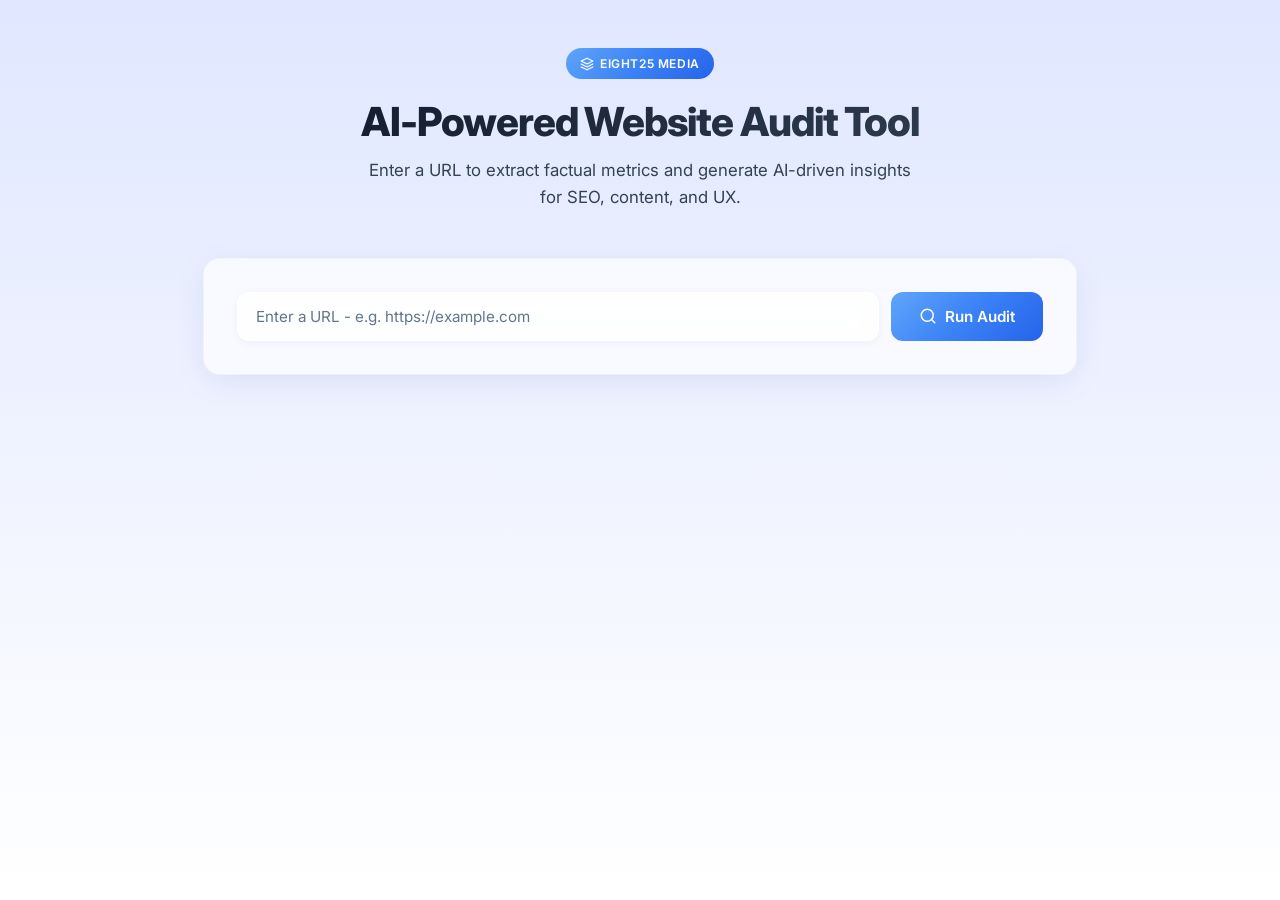
==== commit f87d949e: "fix: page title in landing page" ====
--- a/templates/index.html
+++ b/templates/index.html
@@ -6,7 +6,7 @@
     <meta name="viewport" content="width=device-width, initial-scale=1.0">
     <meta name="description"
         content="AI-Powered Website Audit Tool — Analyze any webpage for SEO, content quality, and UX insights using AI.">
-    <title>Website Audit Tool — AI-Powered Analysis</title>
+    <title>Website Audit Tool</title>
     <link rel="stylesheet" href="/static/style.css">
 </head>
 
@@ -33,7 +33,7 @@
         <section class="input-section" id="input-section">
             <form class="input-group" id="audit-form">
                 <input type="text" class="input-group__field" id="url-input"
-                    placeholder="Enter a URL — e.g. https://example.com" autocomplete="url" required>
+                    placeholder="Enter a URL - e.g. https://example.com" autocomplete="url" required>
                 <button type="submit" class="btn-primary" id="audit-btn">
                     <svg xmlns="http://www.w3.org/2000/svg" viewBox="0 0 24 24" fill="none" stroke="currentColor"
                         stroke-width="2" stroke-linecap="round" stroke-linejoin="round">
@@ -54,7 +54,12 @@
         </div>
 
         <!-- ===== Error Message ===== -->
-        <div class="error-message" id="error-message"></div>
+        <div class="error-message" id="error-message">
+            <span id="error-text"></span><br>
+            <button class="btn" id="error-retry-btn"
+                style="margin-top: 12px; padding: 6px 12px; font-size: 0.8rem; background: rgba(239, 68, 68, 0.1); color: var(--danger); border: 1px solid var(--danger); border-radius: var(--radius-sm); cursor: pointer;">Try
+                Again</button>
+        </div>
 
         <!-- ===== Loading State ===== -->
         <div class="loading" id="loading">
@@ -278,7 +283,7 @@
             }
 
             function showError(message) {
-                errorEl.textContent = message;
+                document.getElementById('error-text').textContent = message;
                 errorEl.classList.add('active');
                 hideLoading();
                 resultsEl.classList.remove('active');
@@ -600,6 +605,11 @@
                 window.print();
             });
 
+            // ===== Error Retry =====
+            document.getElementById('error-retry-btn').addEventListener('click', function () {
+                auditForm.dispatchEvent(new Event('submit'));
+            });
+
             // ===== Audit History =====
             function loadHistory() {
                 fetch('/history')
--- a/static/style.css
+++ b/static/style.css
@@ -8,29 +8,29 @@
 
 /* ---------- CSS Custom Properties ---------- */
 :root {
-    /* Colors — Dark Mode Palette */
-    --bg-primary: #0a0e1a;
-    --bg-secondary: #111827;
-    --bg-card: #1a2035;
-    --bg-card-hover: #1f2847;
-    --bg-input: #0f1629;
-    --bg-code: #0d1117;
+    /* Colors — Light Mode Palette */
+    --bg-primary: #ffffff;
+    --bg-secondary: #f8fafc;
+    --bg-card: rgba(255, 255, 255, 0.65);
+    --bg-card-hover: rgba(255, 255, 255, 0.85);
+    --bg-input: rgba(255, 255, 255, 0.6);
+    --bg-code: #f1f5f9;
 
     /* Borders */
-    --border-subtle: rgba(255, 255, 255, 0.06);
-    --border-input: rgba(255, 255, 255, 0.1);
-    --border-focus: #6366f1;
+    --border-subtle: rgba(255, 255, 255, 0.5);
+    --border-input: rgba(255, 255, 255, 0.6);
+    --border-focus: #3b82f6;
 
     /* Text */
-    --text-primary: #f1f5f9;
-    --text-secondary: #94a3b8;
+    --text-primary: #0f172a;
+    --text-secondary: #334155;
     --text-muted: #64748b;
-    --text-accent: #818cf8;
+    --text-accent: #2563eb;
 
     /* Accent Gradient */
-    --gradient-accent: linear-gradient(135deg, #6366f1 0%, #8b5cf6 50%, #a78bfa 100%);
-    --gradient-bg: linear-gradient(180deg, #0a0e1a 0%, #111827 100%);
-    --gradient-card: linear-gradient(145deg, rgba(99, 102, 241, 0.05) 0%, rgba(139, 92, 246, 0.02) 100%);
+    --gradient-accent: linear-gradient(135deg, #60a5fa 0%, #3b82f6 50%, #2563eb 100%);
+    --gradient-bg: linear-gradient(180deg, #e0e7ff 0%, #ffffff 100%);
+    --gradient-card: linear-gradient(145deg, rgba(255, 255, 255, 0.9) 0%, rgba(255, 255, 255, 0.4) 100%);
 
     /* Priority Colors */
     --priority-high: #ef4444;
@@ -52,9 +52,9 @@
     --radius-xl: 20px;
 
     /* Shadows */
-    --shadow-card: 0 4px 24px rgba(0, 0, 0, 0.3), 0 0 0 1px var(--border-subtle);
-    --shadow-glow: 0 0 30px rgba(99, 102, 241, 0.15);
-    --shadow-input: 0 2px 8px rgba(0, 0, 0, 0.2);
+    --shadow-card: 0 8px 32px rgba(31, 38, 135, 0.08), 0 0 0 1px rgba(255, 255, 255, 0.6);
+    --shadow-glow: 0 0 20px rgba(59, 130, 246, 0.4);
+    --shadow-input: 0 2px 8px rgba(31, 38, 135, 0.05);
 
     /* Transitions */
     --transition-fast: 150ms ease;
@@ -125,7 +125,7 @@
     letter-spacing: -0.03em;
     line-height: 1.15;
     margin-bottom: 12px;
-    background: linear-gradient(135deg, #f1f5f9 0%, #94a3b8 100%);
+    background: linear-gradient(135deg, #0f172a 0%, #334155 100%);
     -webkit-background-clip: text;
     -webkit-text-fill-color: transparent;
     background-clip: text;
@@ -146,6 +146,8 @@
     padding: 32px;
     margin-bottom: 40px;
     box-shadow: var(--shadow-card);
+    backdrop-filter: blur(12px);
+    -webkit-backdrop-filter: blur(12px);
 }
 
 .input-group {
@@ -165,6 +167,8 @@
     font-size: 0.95rem;
     transition: border-color var(--transition-fast), box-shadow var(--transition-fast);
     box-shadow: var(--shadow-input);
+    backdrop-filter: blur(12px);
+    -webkit-backdrop-filter: blur(12px);
 }
 
 .input-group__field::placeholder {
@@ -215,6 +219,39 @@
     height: 18px;
 }
 
+.btn-secondary {
+    display: inline-flex;
+    align-items: center;
+    gap: 8px;
+    padding: 10px 20px;
+    background: rgba(59, 130, 246, 0.1);
+    color: var(--text-accent);
+    border: 1px solid rgba(59, 130, 246, 0.3);
+    border-radius: var(--radius-md);
+    font-family: inherit;
+    font-size: 0.95rem;
+    font-weight: 600;
+    cursor: pointer;
+    transition: transform var(--transition-fast), background var(--transition-fast), border-color var(--transition-fast);
+    backdrop-filter: blur(12px);
+    -webkit-backdrop-filter: blur(12px);
+}
+
+.btn-secondary:hover {
+    background: rgba(59, 130, 246, 0.15);
+    border-color: var(--text-accent);
+    transform: translateY(-1px);
+}
+
+.btn-secondary:active {
+    transform: translateY(0);
+}
+
+.btn-secondary svg {
+    width: 16px;
+    height: 16px;
+}
+
 /* ---------- Audit History ---------- */
 .audit-history {
     margin-top: 24px;
@@ -222,8 +259,10 @@
     background: var(--bg-card);
     border: 1px solid var(--border-subtle);
     border-radius: var(--radius-lg);
-    box-shadow: var(--shadow-sm);
+    box-shadow: var(--shadow-card);
     animation: fadeSlideIn 0.3s ease;
+    backdrop-filter: blur(12px);
+    -webkit-backdrop-filter: blur(12px);
 }
 
 .audit-history__title {
@@ -255,6 +294,8 @@
     font-size: 0.85rem;
     color: var(--text-primary);
     transition: all var(--transition-fast);
+    backdrop-filter: blur(12px);
+    -webkit-backdrop-filter: blur(12px);
 }
 
 .history-item:hover {
@@ -549,7 +590,7 @@
 
 .score-ring__fill {
     fill: none;
-    stroke: #6366f1;
+    stroke: #3b82f6;
     stroke-width: 8;
     stroke-linecap: round;
 }
@@ -620,8 +661,8 @@
 .competitive-callout {
     display: none;
     padding: 16px 20px;
-    background: rgba(99, 102, 241, 0.08);
-    border-left: 3px solid #6366f1;
+    background: rgba(59, 130, 246, 0.08);
+    border-left: 3px solid #3b82f6;
     border-radius: 0 var(--radius-md) var(--radius-md) 0;
     color: var(--text-secondary);
     font-size: 0.9rem;
@@ -688,6 +729,9 @@
     padding: 20px;
     transition: transform var(--transition-fast), border-color var(--transition-fast), box-shadow var(--transition-fast);
     background-image: var(--gradient-card);
+    backdrop-filter: blur(12px);
+    -webkit-backdrop-filter: blur(12px);
+    box-shadow: var(--shadow-card);
 }
 
 .metric-card:hover {
@@ -753,6 +797,9 @@
     padding: 24px;
     background-image: var(--gradient-card);
     transition: border-color var(--transition-fast);
+    backdrop-filter: blur(12px);
+    -webkit-backdrop-filter: blur(12px);
+    box-shadow: var(--shadow-card);
 }
 
 .insight-block:hover {
@@ -856,6 +903,9 @@
     align-items: flex-start;
     background-image: var(--gradient-card);
     transition: border-color var(--transition-fast), transform var(--transition-fast);
+    backdrop-filter: blur(12px);
+    -webkit-backdrop-filter: blur(12px);
+    box-shadow: var(--shadow-card);
 }
 
 .recommendation-card:hover {
@@ -1021,6 +1071,7 @@
 @media (max-width: 400px) {
     .metrics-grid {
         grid-template-columns: 1fr;
+    }
 }
 
 /* ---------- Print Styles ---------- */
